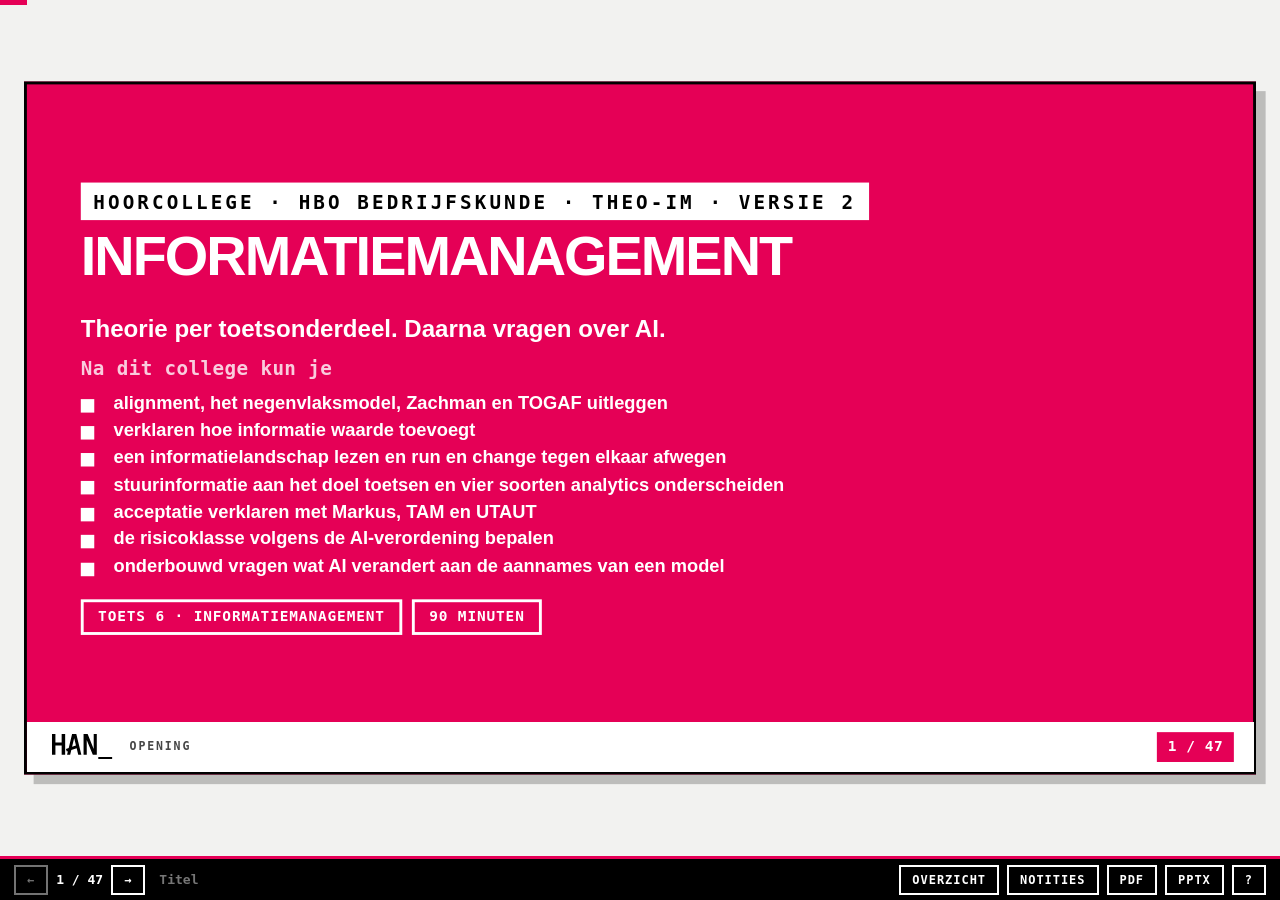
==== index.html @ 6b77972c "Hoorcollege Informatiemanagement, versie 2 Co-Authored-By: Claude Opus 5.5 <noreply@anthropic.com>" ====
<!DOCTYPE html>
<html lang="nl">
<head>
<meta charset="utf-8">
<title>Hoorcollege Informatiemanagement</title>
<meta http-equiv="refresh" content="0; url=hoorcollege-informatiemanagement-v2.html">
</head>
<body><p><a href="hoorcollege-informatiemanagement-v2.html">Naar het hoorcollege Informatiemanagement</a></p></body>
</html>
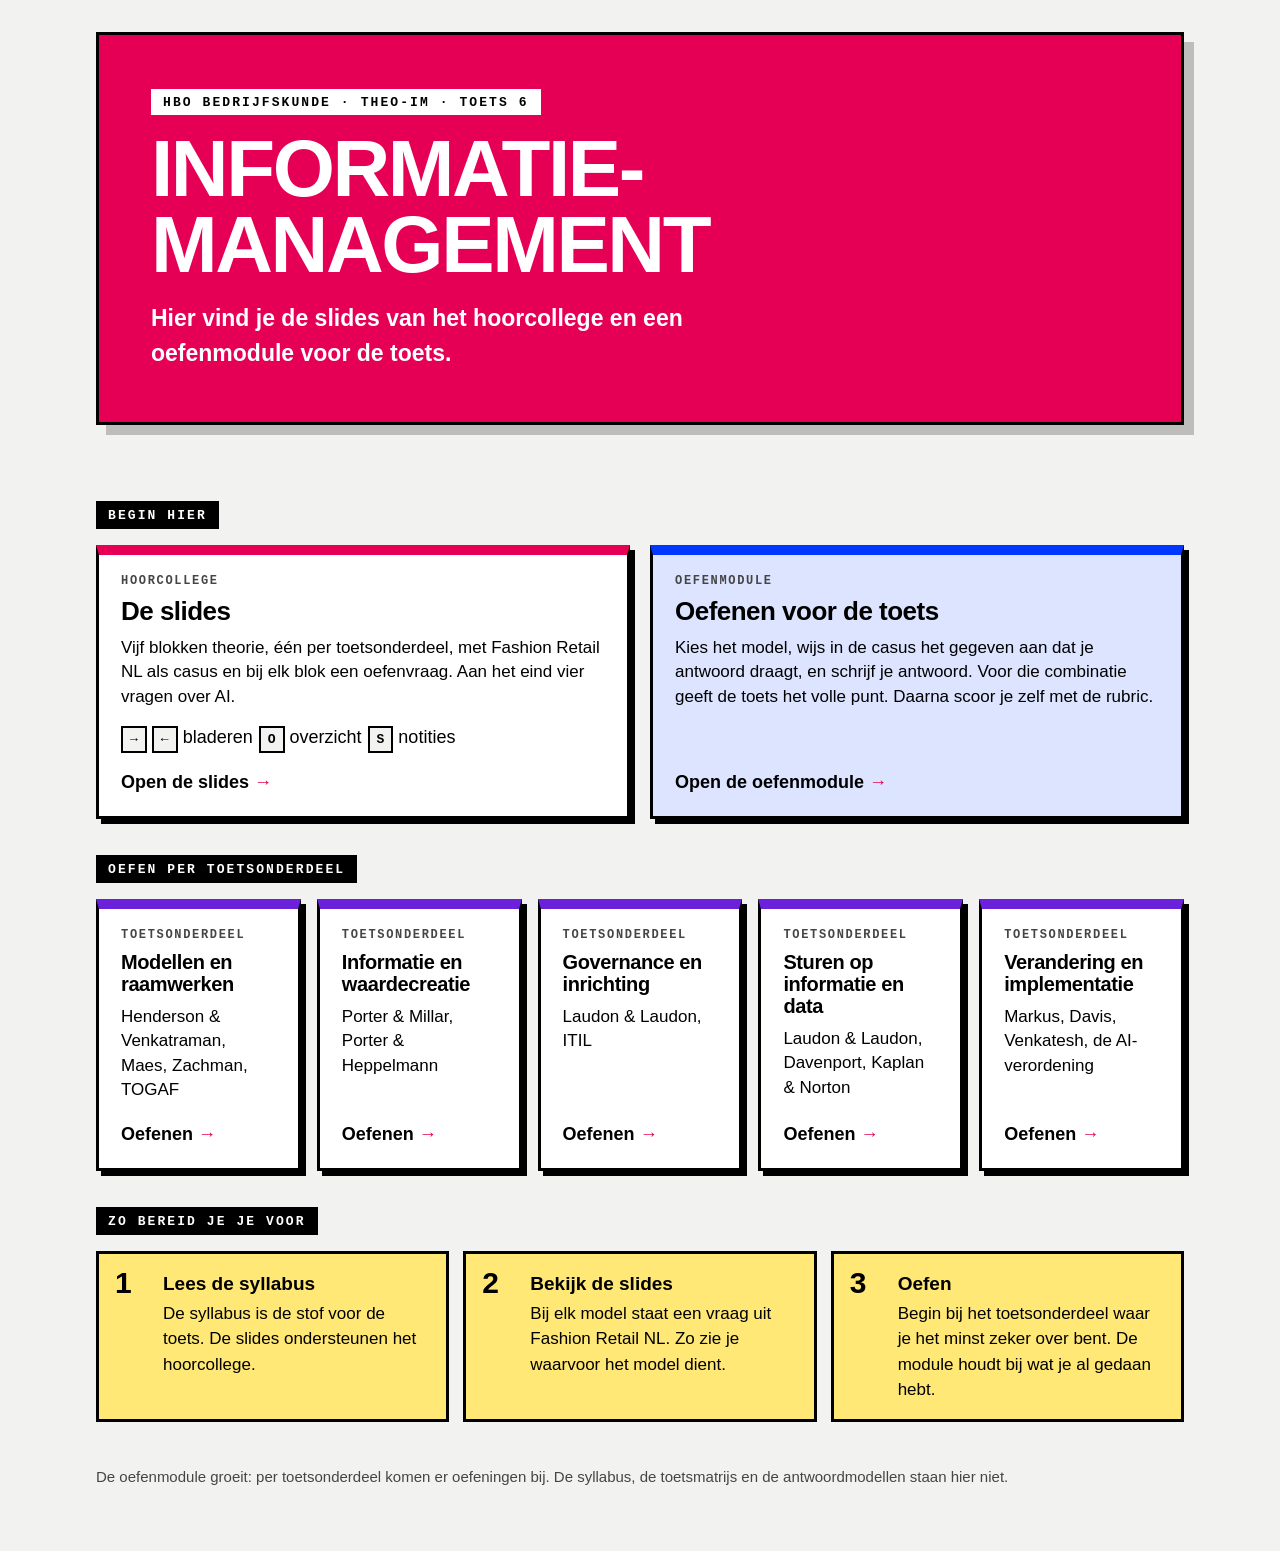
==== commit 5160f496: "Landingspagina met kaarten naar de slides en de oefenmodule; oefenmodule onder oefenen/ Co-Authored-" ====
--- a/index.html
+++ b/index.html
@@ -2,8 +2,132 @@
 <html lang="nl">
 <head>
 <meta charset="utf-8">
-<title>Hoorcollege Informatiemanagement</title>
-<meta http-equiv="refresh" content="0; url=hoorcollege-informatiemanagement-v2.html">
+<meta name="viewport" content="width=device-width, initial-scale=1">
+<title>Informatiemanagement · toets 6</title>
+<style>
+/* Huisstijl van het hoorcollege: zwart-wit met één schreeuwende kleur */
+:root {
+  --han: #E50056; --ink: #000000; --paper: #FFFFFF; --wash: #F2F2F0; --grijs: #454545;
+  --mens2: #FFE875; --extern: #6B21D9; --extern2: #E9DBFF; --goed: #0038FF; --goed2: #DCE4FF;
+  --bw: 3px; --sh: 5px 5px 0 var(--ink);
+  --f: "Avenir Next","Avenir","Nunito Sans","Segoe UI",Helvetica,Arial,sans-serif;
+  --fm: ui-monospace,"SF Mono",SFMono-Regular,Menlo,Consolas,monospace;
+}
+* { box-sizing: border-box; }
+html { color-scheme: light; }
+body { margin: 0; background: var(--wash); color: var(--ink); font: 18px/1.5 var(--f); -webkit-font-smoothing: antialiased; }
+a { color: inherit; }
+:where(a):focus-visible { outline: 4px solid var(--han); outline-offset: 3px; }
+.pagina { max-inline-size: 1120px; margin: 0 auto; padding: 0 16px 64px; }
+
+.mast { background: var(--han); color: var(--paper); border: var(--bw) solid var(--ink); box-shadow: 10px 10px 0 rgba(0,0,0,.22); margin: 32px 0 40px; padding: clamp(24px, 5vw, 52px); }
+.etiket { display: inline-block; background: var(--paper); color: var(--ink); font: 700 13px/1 var(--fm); letter-spacing: .16em; text-transform: uppercase; padding: 7px 12px 6px; }
+.mast h1 { font-size: clamp(36px, 7vw, 80px); line-height: .95; letter-spacing: -.03em; text-transform: uppercase; margin: 16px 0 0; font-weight: 800; }
+.mast p { font-size: clamp(18px, 2.4vw, 23px); font-weight: 600; max-inline-size: 52ch; margin: 18px 0 0; }
+
+h2 { display: inline-block; background: var(--ink); color: var(--paper); font: 700 13px/1 var(--fm); letter-spacing: .16em; text-transform: uppercase; padding: 8px 12px 7px; margin: 36px 0 16px; }
+
+.groot { display: grid; gap: 20px; grid-template-columns: repeat(auto-fit, minmax(300px, 1fr)); }
+.klein { display: grid; gap: 16px; grid-template-columns: repeat(auto-fit, minmax(200px, 1fr)); }
+
+.kaart { display: flex; flex-direction: column; gap: 10px; background: var(--paper); border: var(--bw) solid var(--ink); border-top: 10px solid var(--kleur, var(--ink)); box-shadow: var(--sh); padding: 20px 22px; text-decoration: none; transition: transform .15s ease, box-shadow .15s ease; }
+.kaart:hover { transform: translate(-2px, -2px); box-shadow: 7px 7px 0 var(--ink); }
+.kaart .soort { font: 700 12px/1 var(--fm); letter-spacing: .14em; text-transform: uppercase; color: var(--grijs); }
+.kaart h3 { font-size: 26px; line-height: 1.1; margin: 0; font-weight: 800; letter-spacing: -.02em; }
+.kaart p { margin: 0; font-size: 17px; line-height: 1.45; }
+.kaart .naar { margin-top: auto; padding-top: 8px; font-weight: 800; }
+.kaart .naar::after { content: " →"; color: var(--han); }
+.slides { --kleur: var(--han); }
+.oefenen { --kleur: var(--goed); background: var(--goed2); }
+.klein .kaart h3 { font-size: 20px; }
+.klein .kaart { --kleur: var(--extern); }
+
+.toetsen { list-style: none; padding: 0; margin: 4px 0 0; display: flex; flex-wrap: wrap; gap: 6px; }
+.toetsen kbd { font: 700 13px/1 var(--fm); background: var(--wash); border: 2px solid var(--ink); padding: 4px 7px; }
+
+.stappen { counter-reset: stap; list-style: none; padding: 0; margin: 0; display: grid; gap: 14px; grid-template-columns: repeat(auto-fit, minmax(260px, 1fr)); }
+.stappen li { background: var(--mens2); border: var(--bw) solid var(--ink); padding: 16px 18px 16px 64px; position: relative; font-size: 17px; }
+.stappen li::before { counter-increment: stap; content: counter(stap); position: absolute; left: 16px; top: 14px; font: 800 30px/1 var(--f); }
+.stappen b { display: block; font-size: 19px; margin-bottom: 2px; }
+
+footer { margin-top: 44px; font-size: 15px; color: var(--grijs); }
+
+@media (prefers-reduced-motion: reduce) { .kaart { transition: none; } .kaart:hover { transform: none; } }
+</style>
 </head>
-<body><p><a href="hoorcollege-informatiemanagement-v2.html">Naar het hoorcollege Informatiemanagement</a></p></body>
+<body>
+<div class="pagina">
+  <header class="mast">
+    <span class="etiket">HBO Bedrijfskunde · THEO-IM · toets 6</span>
+    <h1>Informatie&shy;management</h1>
+    <p>Hier vind je de slides van het hoorcollege en een oefenmodule voor de toets.</p>
+  </header>
+
+  <main>
+    <h2>Begin hier</h2>
+    <div class="groot">
+      <a class="kaart slides" href="hoorcollege-informatiemanagement-v2.html">
+        <span class="soort">Hoorcollege</span>
+        <h3>De slides</h3>
+        <p>Vijf blokken theorie, één per toetsonderdeel, met Fashion Retail NL als casus en bij elk blok een oefenvraag. Aan het eind vier vragen over AI.</p>
+        <ul class="toetsen" aria-label="Sneltoetsen">
+          <li><kbd>→</kbd> <kbd>←</kbd> bladeren</li>
+          <li><kbd>O</kbd> overzicht</li>
+          <li><kbd>S</kbd> notities</li>
+        </ul>
+        <span class="naar">Open de slides</span>
+      </a>
+      <a class="kaart oefenen" href="oefenen/">
+        <span class="soort">Oefenmodule</span>
+        <h3>Oefenen voor de toets</h3>
+        <p>Kies het model, wijs in de casus het gegeven aan dat je antwoord draagt, en schrijf je antwoord. Voor die combinatie geeft de toets het volle punt. Daarna scoor je zelf met de rubric.</p>
+        <span class="naar">Open de oefenmodule</span>
+      </a>
+    </div>
+
+    <h2>Oefen per toetsonderdeel</h2>
+    <div class="klein">
+      <a class="kaart" href="oefenen/#/c5">
+        <span class="soort">Toetsonderdeel</span>
+        <h3>Modellen en raamwerken</h3>
+        <p>Henderson &amp; Venkatraman, Maes, Zachman, TOGAF</p>
+        <span class="naar">Oefenen</span>
+      </a>
+      <a class="kaart" href="oefenen/#/c6">
+        <span class="soort">Toetsonderdeel</span>
+        <h3>Informatie en waardecreatie</h3>
+        <p>Porter &amp; Millar, Porter &amp; Heppelmann</p>
+        <span class="naar">Oefenen</span>
+      </a>
+      <a class="kaart" href="oefenen/#/c7">
+        <span class="soort">Toetsonderdeel</span>
+        <h3>Governance en inrichting</h3>
+        <p>Laudon &amp; Laudon, ITIL</p>
+        <span class="naar">Oefenen</span>
+      </a>
+      <a class="kaart" href="oefenen/#/c8">
+        <span class="soort">Toetsonderdeel</span>
+        <h3>Sturen op informatie en data</h3>
+        <p>Laudon &amp; Laudon, Davenport, Kaplan &amp; Norton</p>
+        <span class="naar">Oefenen</span>
+      </a>
+      <a class="kaart" href="oefenen/#/c9">
+        <span class="soort">Toetsonderdeel</span>
+        <h3>Verandering en implementatie</h3>
+        <p>Markus, Davis, Venkatesh, de AI-verordening</p>
+        <span class="naar">Oefenen</span>
+      </a>
+    </div>
+
+    <h2>Zo bereid je je voor</h2>
+    <ol class="stappen">
+      <li><b>Lees de syllabus</b>De syllabus is de stof voor de toets. De slides ondersteunen het hoorcollege.</li>
+      <li><b>Bekijk de slides</b>Bij elk model staat een vraag uit Fashion Retail NL. Zo zie je waarvoor het model dient.</li>
+      <li><b>Oefen</b>Begin bij het toetsonderdeel waar je het minst zeker over bent. De module houdt bij wat je al gedaan hebt.</li>
+    </ol>
+  </main>
+
+  <footer>De oefenmodule groeit: per toetsonderdeel komen er oefeningen bij. De syllabus, de toetsmatrijs en de antwoordmodellen staan hier niet.</footer>
+</div>
+</body>
 </html>
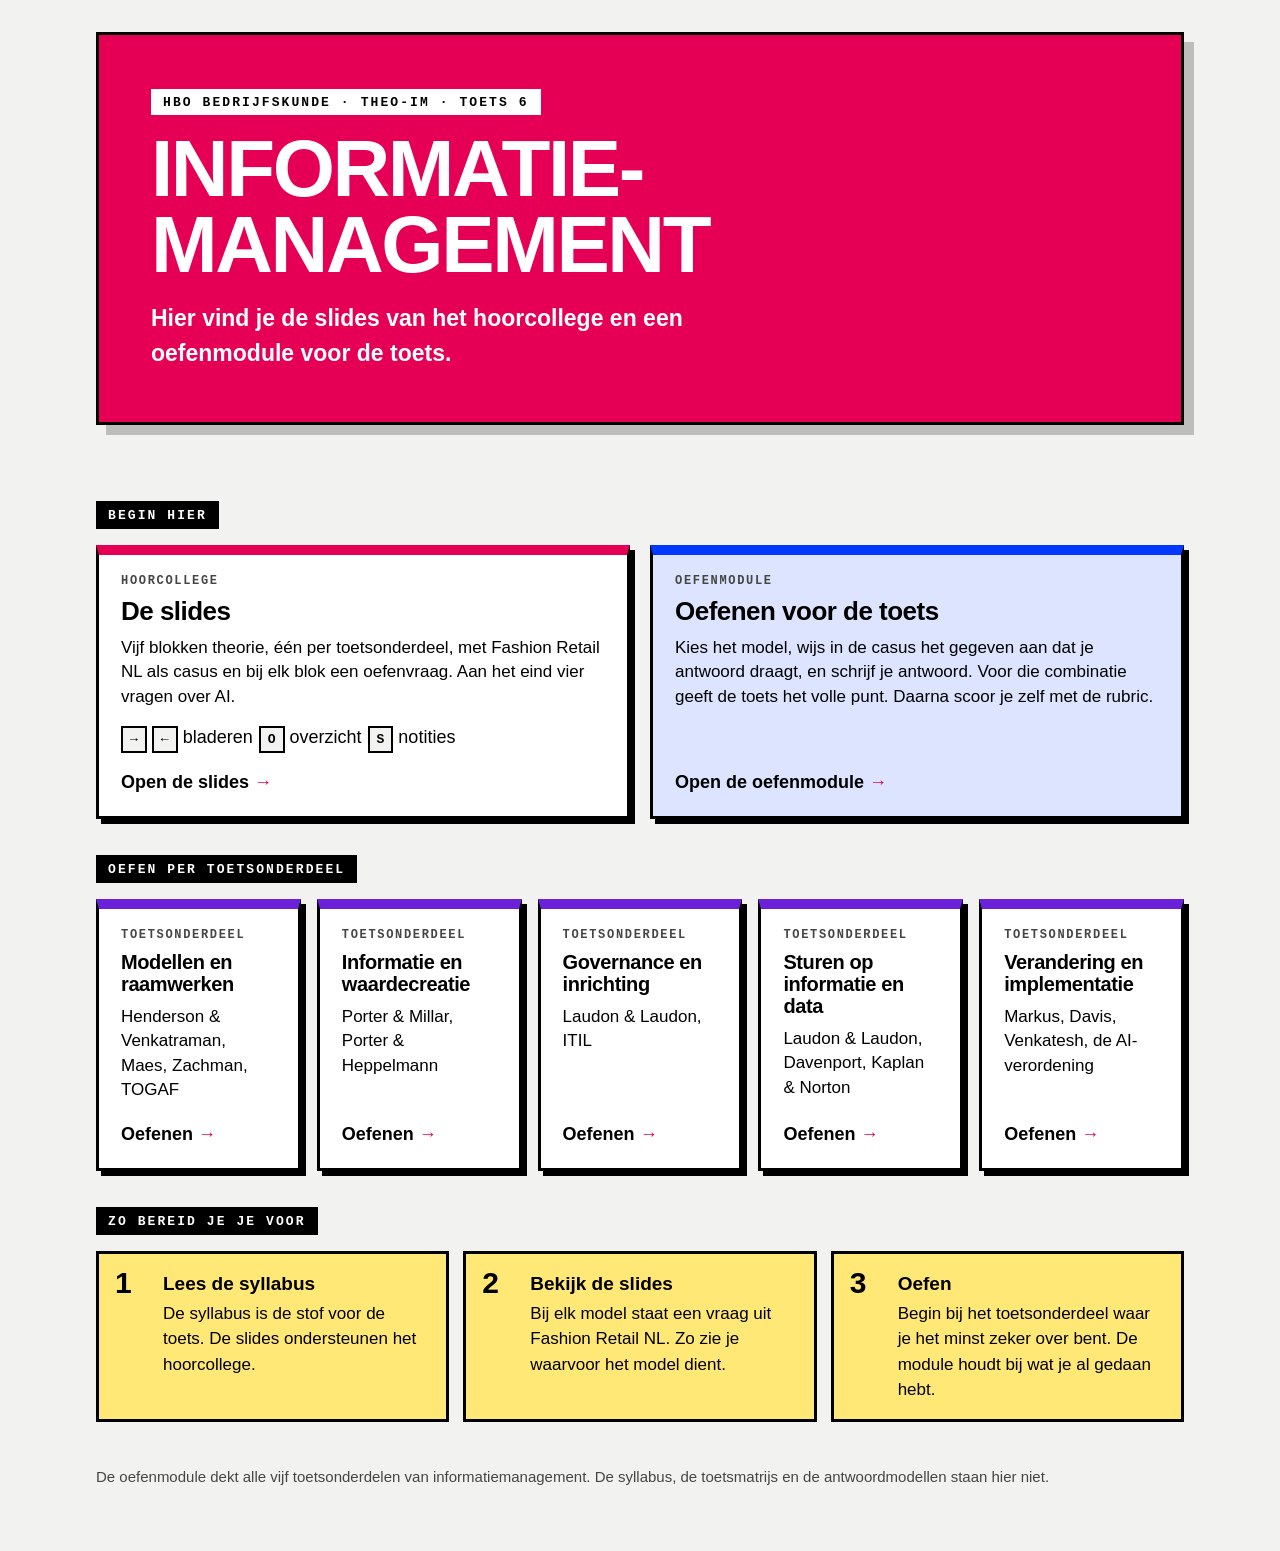
==== commit 6c9e6518: "Oefenmodule volledig: alle vijf toetsonderdelen, tekeningen per model, uitleganimaties en simulaties" ====
--- a/index.html
+++ b/index.html
@@ -127,7 +127,7 @@
     </ol>
   </main>
 
-  <footer>De oefenmodule groeit: per toetsonderdeel komen er oefeningen bij. De syllabus, de toetsmatrijs en de antwoordmodellen staan hier niet.</footer>
+  <footer>De oefenmodule dekt alle vijf toetsonderdelen van informatiemanagement. De syllabus, de toetsmatrijs en de antwoordmodellen staan hier niet.</footer>
 </div>
 </body>
 </html>
